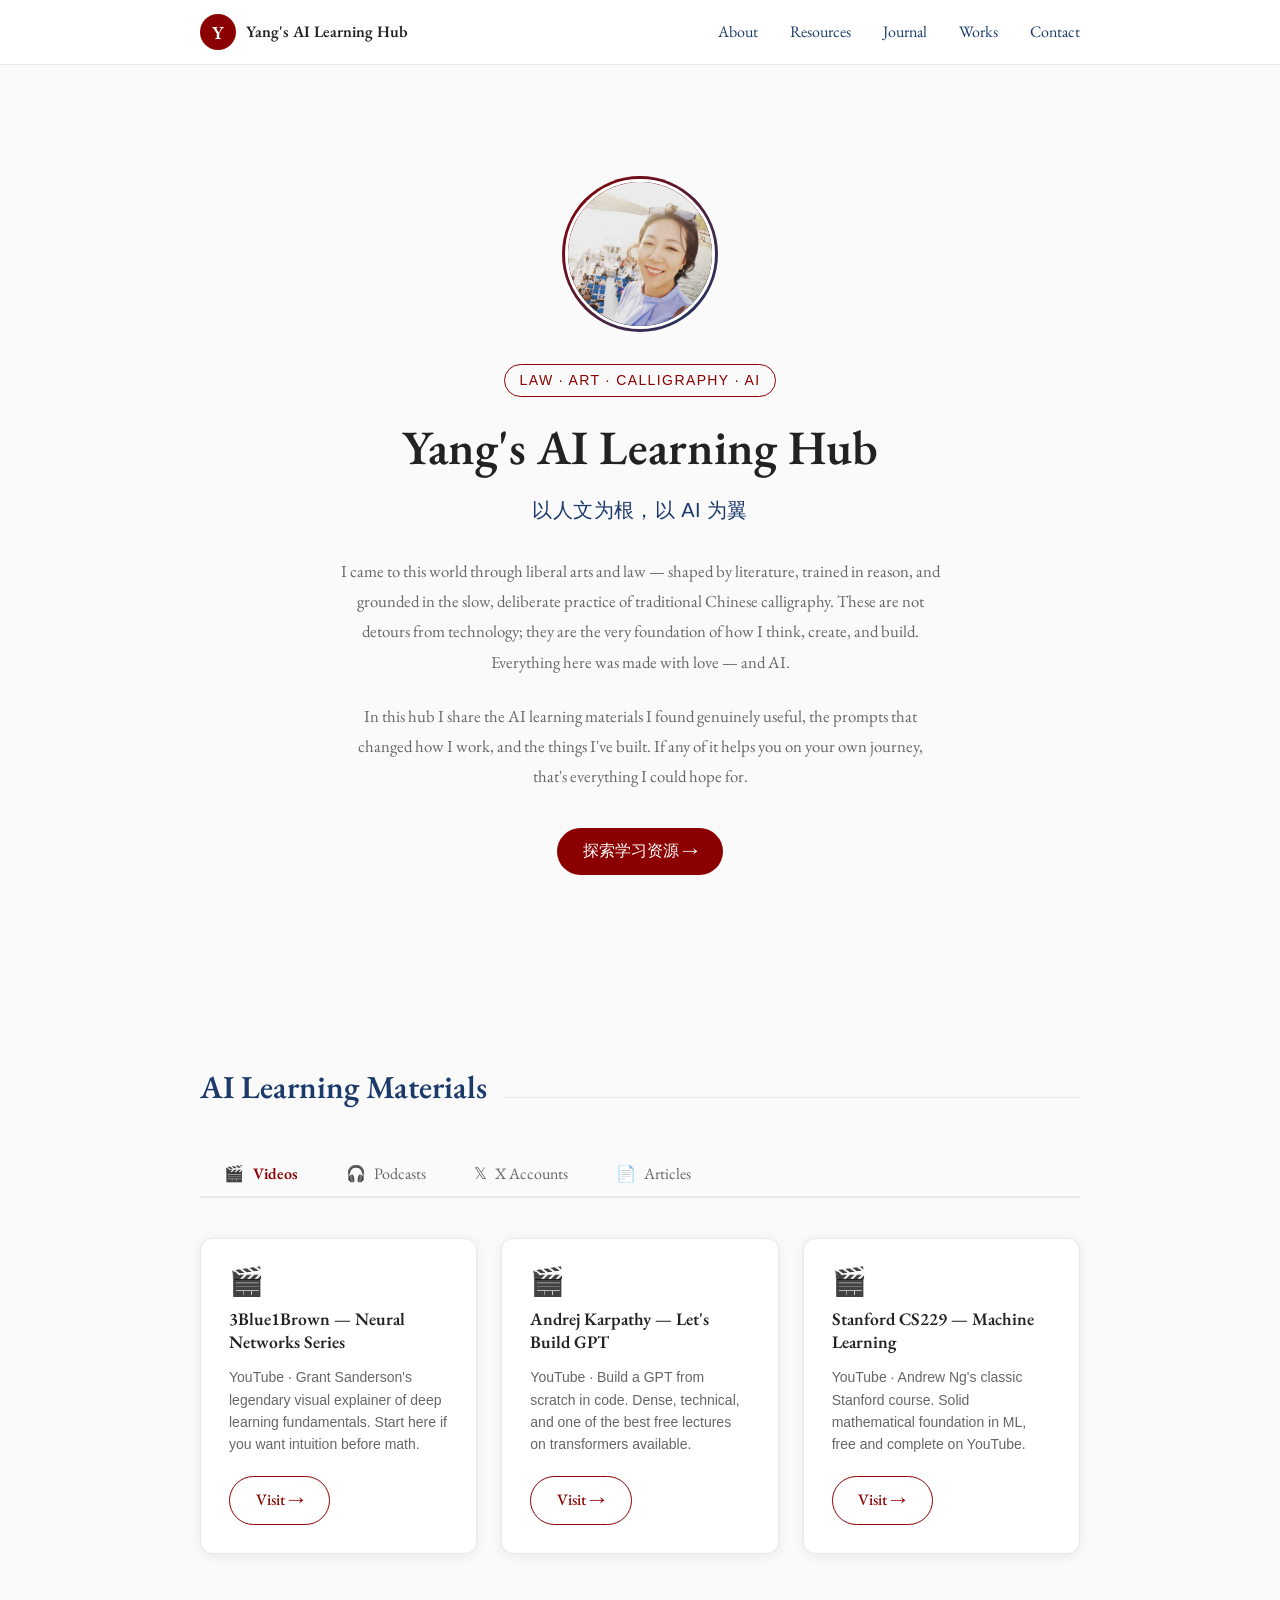
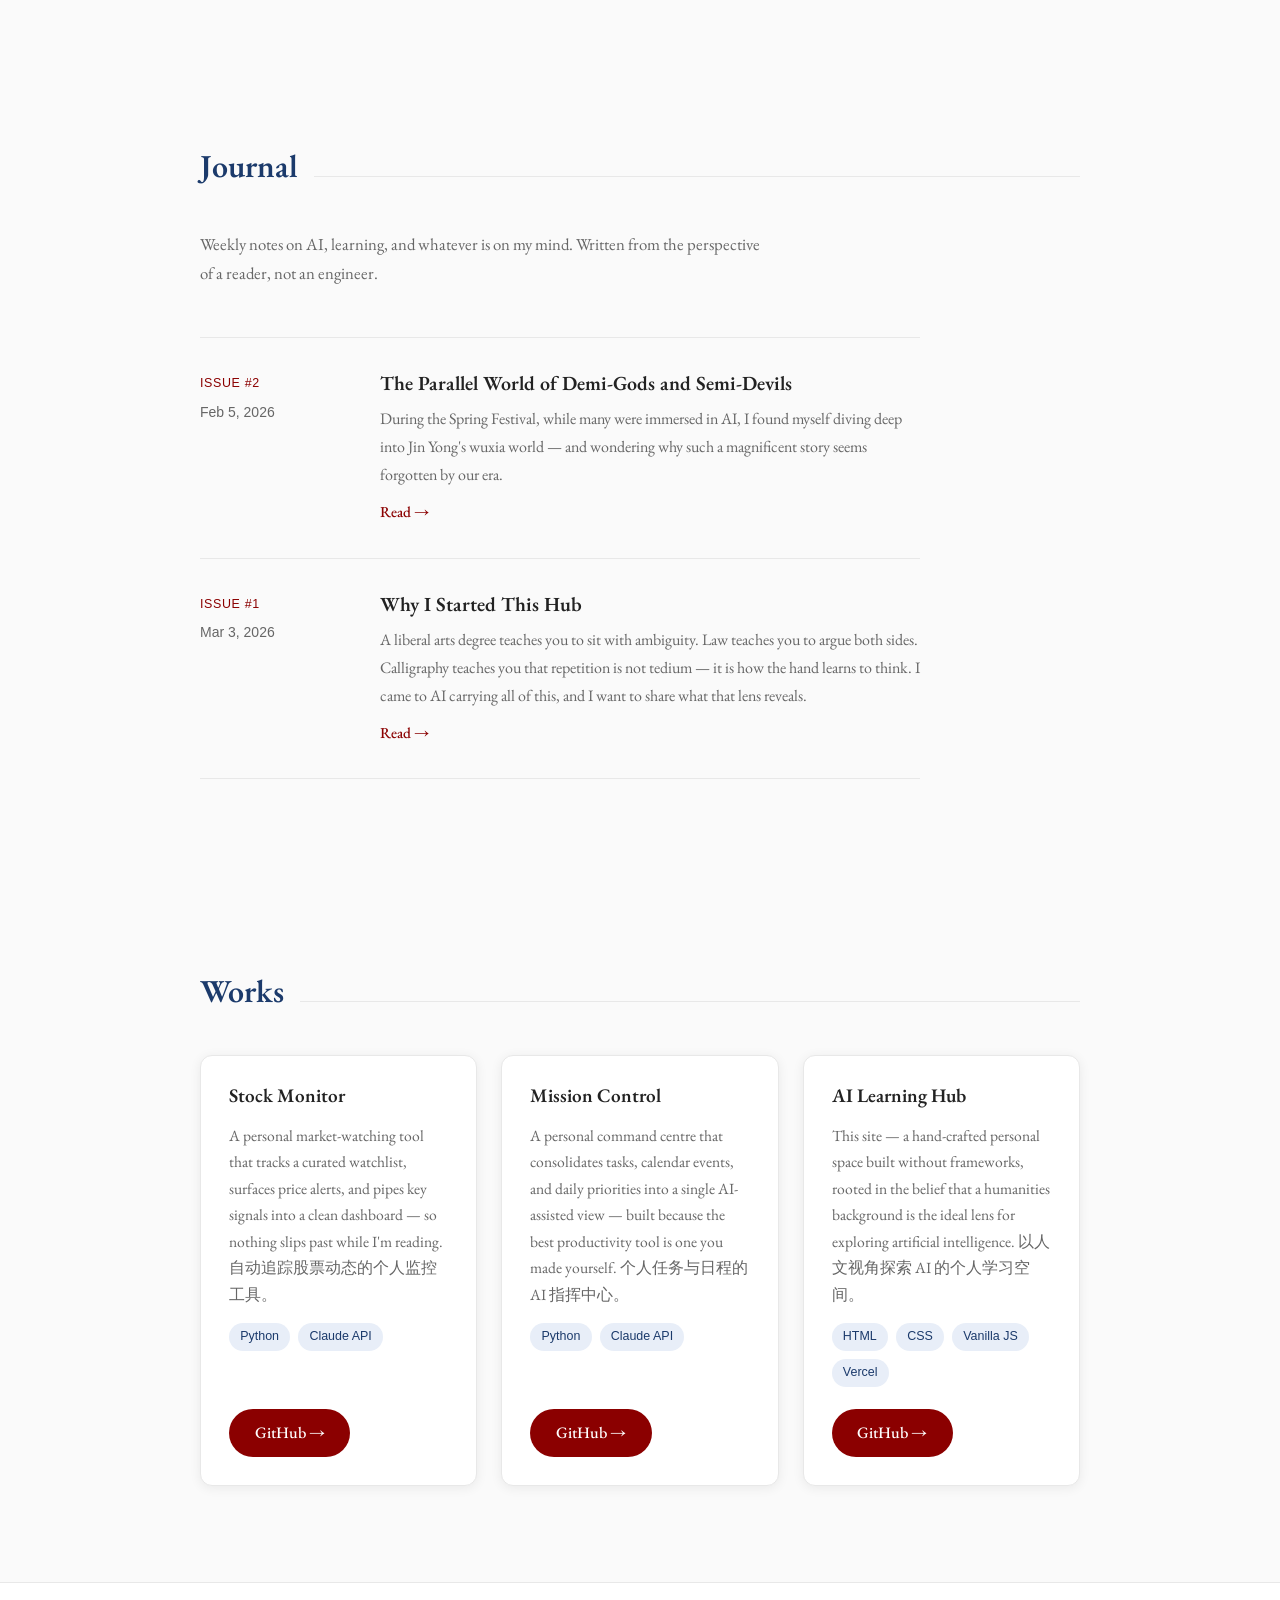
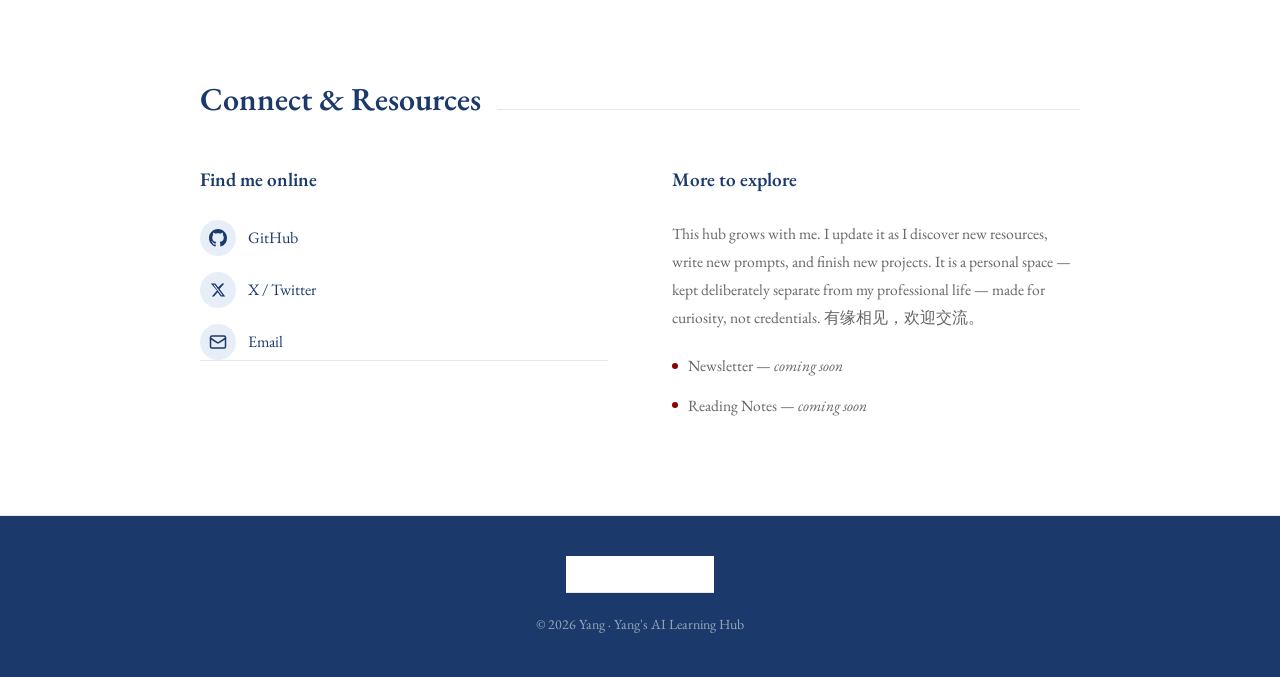
==== index.html @ 8b4cb105 "Initial commit: Yang's AI Learning Hub Static personal site with hero, AI resources (tabs), journal/" ====
<!DOCTYPE html>
<html lang="en">
<head>
  <meta charset="UTF-8">
  <meta name="viewport" content="width=device-width, initial-scale=1.0">
  <meta name="description" content="Yang's AI Learning Hub — exploring the AI frontier, curating resources, and building in public.">
  <title>Yang's AI Learning Hub</title>

  <!-- Favicon -->
  <link rel="icon" href="assets/favicon.svg" type="image/svg+xml">

  <!-- Google Fonts: EB Garamond -->
  <link rel="preconnect" href="https://fonts.googleapis.com">
  <link rel="preconnect" href="https://fonts.gstatic.com" crossorigin>
  <link href="https://fonts.googleapis.com/css2?family=EB+Garamond:wght@400;500;600&display=swap" rel="stylesheet">

  <!-- Styles -->
  <link rel="stylesheet" href="css/styles.css">
</head>
<body>

  <!-- ============================================================
       NAVIGATION
       ============================================================ -->
  <nav aria-label="Primary navigation">
    <div class="nav-inner">

      <!-- Logo -->
      <a href="#about" class="nav-logo" aria-label="Yang's AI Learning Hub — home">
        <div class="logo-monogram" aria-hidden="true">Y</div>
        <span class="nav-logo-text">Yang's AI Learning Hub</span>
      </a>

      <!-- Desktop nav links -->
      <ul class="nav-links" role="list">
        <li><a href="#about">About</a></li>
        <li><a href="#resources">Resources</a></li>
        <li><a href="#journal">Journal</a></li>
        <li><a href="#works">Works</a></li>
        <li><a href="#brand">Contact</a></li>
      </ul>

      <!-- Hamburger (mobile) -->
      <button
        id="nav-hamburger"
        class="nav-hamburger"
        aria-label="Toggle navigation menu"
        aria-expanded="false"
        aria-controls="nav-mobile"
      >
        <span></span>
        <span></span>
        <span></span>
      </button>

    </div>

    <!-- Mobile dropdown -->
    <nav id="nav-mobile" class="nav-mobile" aria-label="Mobile navigation">
      <a href="#about">About</a>
      <a href="#resources">Resources</a>
      <a href="#journal">Journal</a>
      <a href="#works">Works</a>
      <a href="#brand">Contact</a>
    </nav>
  </nav>


  <main>

    <!-- ============================================================
         HERO / ABOUT
         ============================================================ -->
    <section id="about" aria-labelledby="about-heading">
      <div class="hero-inner">

        <div class="hero-portrait-wrap">
          <img
            src="assets/yang.jpg"
            alt="Yang — on a river cruise at golden hour"
            class="hero-portrait"
          >
        </div>

        <span class="hero-eyebrow">Law · Art · Calligraphy · AI</span>

        <h1 id="about-heading">Yang's AI Learning Hub</h1>

        <p class="hero-tagline">以人文为根，以 AI 为翼</p>

        <p class="hero-bio">
          I came to this world through liberal arts and law — shaped by literature,
          trained in reason, and grounded in the slow, deliberate practice of
          traditional Chinese calligraphy. These are not detours from technology;
          they are the very foundation of how I think, create, and build.
          Everything here was made with love — and AI.
        </p>
        <p class="hero-bio" style="margin-top: -0.75rem;">
          In this hub I share the AI learning materials I found genuinely useful,
          the prompts that changed how I work, and the things I've built.
          If any of it helps you on your own journey, that's everything I could hope for.
        </p>

        <a href="#resources" class="btn btn-primary">探索学习资源 &rarr;</a>

      </div>
    </section>


    <!-- ============================================================
         RESOURCES
         ============================================================ -->
    <section id="resources" class="section" aria-labelledby="resources-heading">
      <div class="container">

        <div class="section-heading">
          <h2 id="resources-heading">AI Learning Materials</h2>
          <div class="section-heading-line" aria-hidden="true"></div>
        </div>

        <!-- Tab bar -->
        <div class="tab-bar" role="tablist" aria-label="Resource categories">
          <button class="tab-btn active" role="tab" aria-selected="true"  aria-controls="tab-videos"    data-tab="videos"    id="btn-videos">🎬&ensp;Videos</button>
          <button class="tab-btn"        role="tab" aria-selected="false" aria-controls="tab-podcasts"  data-tab="podcasts"  id="btn-podcasts">🎧&ensp;Podcasts</button>
          <button class="tab-btn"        role="tab" aria-selected="false" aria-controls="tab-xaccounts" data-tab="xaccounts" id="btn-xaccounts">𝕏&ensp;X Accounts</button>
          <button class="tab-btn"        role="tab" aria-selected="false" aria-controls="tab-articles"  data-tab="articles"  id="btn-articles">📄&ensp;Articles</button>
        </div>

        <!-- ── Videos ── -->
        <div id="tab-videos" class="tab-panel active" role="tabpanel" aria-labelledby="btn-videos">
          <div class="card-grid">

            <article class="card">
              <div class="card-icon" aria-hidden="true">🎬</div>
              <h3 class="card-title">3Blue1Brown — Neural Networks Series</h3>
              <p class="card-meta">YouTube · Grant Sanderson's legendary visual explainer of deep learning fundamentals. Start here if you want intuition before math.</p>
              <div class="card-footer">
                <a href="https://www.youtube.com/playlist?list=PLZHQObOWTQDNU6R1_67000Dx_ZCJB-3pi" target="_blank" rel="noopener" class="btn btn-ghost">Visit &rarr;</a>
              </div>
            </article>

            <article class="card">
              <div class="card-icon" aria-hidden="true">🎬</div>
              <h3 class="card-title">Andrej Karpathy — Let's Build GPT</h3>
              <p class="card-meta">YouTube · Build a GPT from scratch in code. Dense, technical, and one of the best free lectures on transformers available.</p>
              <div class="card-footer">
                <a href="https://www.youtube.com/watch?v=kCc8FmEb1nY" target="_blank" rel="noopener" class="btn btn-ghost">Visit &rarr;</a>
              </div>
            </article>

            <article class="card">
              <div class="card-icon" aria-hidden="true">🎬</div>
              <h3 class="card-title">Stanford CS229 — Machine Learning</h3>
              <p class="card-meta">YouTube · Andrew Ng's classic Stanford course. Solid mathematical foundation in ML, free and complete on YouTube.</p>
              <div class="card-footer">
                <a href="https://www.youtube.com/playlist?list=PLoROMvodv4rMiGQp3WXShtMGgzqpfVfbU" target="_blank" rel="noopener" class="btn btn-ghost">Visit &rarr;</a>
              </div>
            </article>

          </div>
        </div>

        <!-- ── Podcasts ── -->
        <div id="tab-podcasts" class="tab-panel" role="tabpanel" aria-labelledby="btn-podcasts">
          <div class="card-grid">

            <article class="card">
              <div class="card-icon" aria-hidden="true">🎧</div>
              <h3 class="card-title">Lex Fridman Podcast</h3>
              <p class="card-meta">Spotify / Apple · Long-form conversations with AI researchers, engineers, and scientists. Best for depth on frontier AI topics.</p>
              <div class="card-footer">
                <a href="https://lexfridman.com/podcast/" target="_blank" rel="noopener" class="btn btn-ghost">Visit &rarr;</a>
              </div>
            </article>

            <article class="card">
              <div class="card-icon" aria-hidden="true">🎧</div>
              <h3 class="card-title">The TWIML AI Podcast</h3>
              <p class="card-meta">Spotify / Apple · This Week in Machine Learning with Sam Charrington. Practical, research-focused interviews with ML practitioners.</p>
              <div class="card-footer">
                <a href="https://twimlai.com/podcast/twimlai/" target="_blank" rel="noopener" class="btn btn-ghost">Visit &rarr;</a>
              </div>
            </article>

            <article class="card">
              <div class="card-icon" aria-hidden="true">🎧</div>
              <h3 class="card-title">No Priors — AI Podcast</h3>
              <p class="card-meta">Spotify / Apple · Sarah Guo and Elad Gil interview AI founders and researchers. Great for the intersection of AI and venture capital.</p>
              <div class="card-footer">
                <a href="https://www.no-priors.com/" target="_blank" rel="noopener" class="btn btn-ghost">Visit &rarr;</a>
              </div>
            </article>

          </div>
        </div>

        <!-- ── X Accounts ── -->
        <div id="tab-xaccounts" class="tab-panel" role="tabpanel" aria-labelledby="btn-xaccounts">
          <div class="card-grid">

            <article class="card">
              <div class="card-icon" aria-hidden="true">𝕏</div>
              <h3 class="card-title">@karpathy</h3>
              <p class="card-meta">Andrej Karpathy · Former Tesla AI director, OpenAI co-founder. Posts deep technical threads on LLMs, coding, and AI education.</p>
              <div class="card-footer">
                <a href="https://x.com/karpathy" target="_blank" rel="noopener" class="btn btn-ghost">Visit &rarr;</a>
              </div>
            </article>

            <article class="card">
              <div class="card-icon" aria-hidden="true">𝕏</div>
              <h3 class="card-title">@ylecun</h3>
              <p class="card-meta">Yann LeCun · Meta Chief AI Scientist, Turing Award winner. Opinionated, rigorous takes on deep learning and AI safety debates.</p>
              <div class="card-footer">
                <a href="https://x.com/ylecun" target="_blank" rel="noopener" class="btn btn-ghost">Visit &rarr;</a>
              </div>
            </article>

            <article class="card">
              <div class="card-icon" aria-hidden="true">𝕏</div>
              <h3 class="card-title">@sama</h3>
              <p class="card-meta">Sam Altman · OpenAI CEO. High-level commentary on AGI timelines, product launches, and the broader AI industry landscape.</p>
              <div class="card-footer">
                <a href="https://x.com/sama" target="_blank" rel="noopener" class="btn btn-ghost">Visit &rarr;</a>
              </div>
            </article>

          </div>
        </div>

        <!-- ── Articles ── -->
        <div id="tab-articles" class="tab-panel" role="tabpanel" aria-labelledby="btn-articles">
          <div class="card-grid">

            <article class="card">
              <div class="card-icon" aria-hidden="true">📄</div>
              <h3 class="card-title">Attention Is All You Need</h3>
              <p class="card-meta">Vaswani et al., 2017 · The transformer paper that changed everything. Required reading for anyone serious about modern AI architecture.</p>
              <div class="card-footer">
                <a href="https://arxiv.org/abs/1706.03762" target="_blank" rel="noopener" class="btn btn-ghost">Visit &rarr;</a>
              </div>
            </article>

            <article class="card">
              <div class="card-icon" aria-hidden="true">📄</div>
              <h3 class="card-title">The Illustrated Transformer</h3>
              <p class="card-meta">Jay Alammar · The definitive visual guide to transformers. Pairs perfectly with the original paper as a gentler entry point.</p>
              <div class="card-footer">
                <a href="https://jalammar.github.io/illustrated-transformer/" target="_blank" rel="noopener" class="btn btn-ghost">Visit &rarr;</a>
              </div>
            </article>

            <article class="card">
              <div class="card-icon" aria-hidden="true">📄</div>
              <h3 class="card-title">State of AI Report</h3>
              <p class="card-meta">Air Street Capital · Annual comprehensive report on AI research, industry, politics, and safety. Essential yearly reading for the full picture.</p>
              <div class="card-footer">
                <a href="https://www.stateof.ai/" target="_blank" rel="noopener" class="btn btn-ghost">Visit &rarr;</a>
              </div>
            </article>

          </div>
        </div>

      </div>
    </section>


    <!-- ============================================================
         JOURNAL
         ============================================================ -->
    <section id="journal" class="section" aria-labelledby="journal-heading">
      <div class="container">

        <div class="section-heading">
          <h2 id="journal-heading">Journal</h2>
          <div class="section-heading-line" aria-hidden="true"></div>
        </div>

        <p class="journal-standfirst">
          Weekly notes on AI, learning, and whatever is on my mind.
          Written from the perspective of a reader, not an engineer.
        </p>

        <div class="journal-feed">

          <!-- ── PASTE NEW ENTRIES AT THE TOP ── -->

          <article class="journal-entry">
            <div class="journal-meta">
              <span class="journal-issue">Issue #2</span>
              <time class="journal-date" datetime="2026-02-05">Feb 5, 2026</time>
            </div>
            <div class="journal-body">
              <h3 class="journal-title">
                <a href="posts/002-demi-gods-semi-devils.html">The Parallel World of Demi-Gods and Semi-Devils</a>
              </h3>
              <p class="journal-excerpt">
                During the Spring Festival, while many were immersed in AI, I found myself
                diving deep into Jin Yong's wuxia world — and wondering why such a magnificent
                story seems forgotten by our era.
              </p>
              <a href="posts/002-demi-gods-semi-devils.html" class="journal-read-more">Read &rarr;</a>
            </div>
          </article>

          <article class="journal-entry">
            <div class="journal-meta">
              <span class="journal-issue">Issue #1</span>
              <time class="journal-date" datetime="2026-03-03">Mar 3, 2026</time>
            </div>
            <div class="journal-body">
              <h3 class="journal-title">
                <a href="posts/001-why-i-started.html">Why I Started This Hub</a>
              </h3>
              <p class="journal-excerpt">
                A liberal arts degree teaches you to sit with ambiguity.
                Law teaches you to argue both sides. Calligraphy teaches you
                that repetition is not tedium — it is how the hand learns to think.
                I came to AI carrying all of this, and I want to share what that lens reveals.
              </p>
              <a href="posts/001-why-i-started.html" class="journal-read-more">Read &rarr;</a>
            </div>
          </article>

        </div>

      </div>
    </section>


    <!-- ============================================================
         WORKS
         ============================================================ -->
    <section id="works" class="section" aria-labelledby="works-heading">
      <div class="container">

        <div class="section-heading">
          <h2 id="works-heading">Works</h2>
          <div class="section-heading-line" aria-hidden="true"></div>
        </div>

        <div class="card-grid">

          <article class="work-card">
            <h3 class="work-title">Stock Monitor</h3>
            <p class="work-desc">A personal market-watching tool that tracks a curated watchlist, surfaces price alerts, and pipes key signals into a clean dashboard — so nothing slips past while I'm reading. 自动追踪股票动态的个人监控工具。</p>
            <div class="work-tags">
              <span class="tag">Python</span>
              <span class="tag">Claude API</span>
            </div>
            <div class="card-footer">
              <a href="https://github.com/yangdu" target="_blank" rel="noopener" class="btn btn-primary">GitHub &rarr;</a>
            </div>
          </article>

          <article class="work-card">
            <h3 class="work-title">Mission Control</h3>
            <p class="work-desc">A personal command centre that consolidates tasks, calendar events, and daily priorities into a single AI-assisted view — built because the best productivity tool is one you made yourself. 个人任务与日程的 AI 指挥中心。</p>
            <div class="work-tags">
              <span class="tag">Python</span>
              <span class="tag">Claude API</span>
            </div>
            <div class="card-footer">
              <a href="https://github.com/yangdu" target="_blank" rel="noopener" class="btn btn-primary">GitHub &rarr;</a>
            </div>
          </article>

          <article class="work-card">
            <h3 class="work-title">AI Learning Hub</h3>
            <p class="work-desc">This site — a hand-crafted personal space built without frameworks, rooted in the belief that a humanities background is the ideal lens for exploring artificial intelligence. 以人文视角探索 AI 的个人学习空间。</p>
            <div class="work-tags">
              <span class="tag">HTML</span>
              <span class="tag">CSS</span>
              <span class="tag">Vanilla JS</span>
              <span class="tag">Vercel</span>
            </div>
            <div class="card-footer">
              <a href="https://github.com/yangdu" target="_blank" rel="noopener" class="btn btn-primary">GitHub &rarr;</a>
            </div>
          </article>

        </div>

      </div>
    </section>


    <!-- ============================================================
         BRAND / CONNECT
         ============================================================ -->
    <section id="brand" class="section" aria-labelledby="brand-heading">
      <div class="container">

        <div class="section-heading">
          <h2 id="brand-heading">Connect &amp; Resources</h2>
          <div class="section-heading-line" aria-hidden="true"></div>
        </div>

        <div class="brand-grid">

          <!-- Left: social links -->
          <div>
            <p class="brand-heading">Find me online</p>
            <nav class="social-links" aria-label="Social media links">

              <a href="https://github.com/yangdu" target="_blank" rel="noopener" class="social-link">
                <span class="social-icon" aria-hidden="true">
                  <svg width="18" height="18" viewBox="0 0 24 24" fill="currentColor" xmlns="http://www.w3.org/2000/svg">
                    <path d="M12 0C5.37 0 0 5.37 0 12c0 5.31 3.435 9.795 8.205 11.385.6.105.825-.255.825-.57 0-.285-.015-1.23-.015-2.235-3.015.555-3.795-.735-4.035-1.41-.135-.345-.72-1.41-1.23-1.695-.42-.225-1.02-.78-.015-.795.945-.015 1.62.87 1.845 1.23 1.08 1.815 2.805 1.305 3.495.99.105-.78.42-1.305.765-1.605-2.67-.3-5.46-1.335-5.46-5.925 0-1.305.465-2.385 1.23-3.225-.12-.3-.54-1.53.12-3.18 0 0 1.005-.315 3.3 1.23.96-.27 1.98-.405 3-.405s2.04.135 3 .405c2.295-1.56 3.3-1.23 3.3-1.23.66 1.65.24 2.88.12 3.18.765.84 1.23 1.905 1.23 3.225 0 4.605-2.805 5.625-5.475 5.925.435.375.81 1.095.81 2.22 0 1.605-.015 2.895-.015 3.3 0 .315.225.69.825.57A12.02 12.02 0 0024 12c0-6.63-5.37-12-12-12z"/>
                  </svg>
                </span>
                GitHub
              </a>

              <a href="https://x.com/yangdu" target="_blank" rel="noopener" class="social-link">
                <span class="social-icon" aria-hidden="true">
                  <svg width="16" height="16" viewBox="0 0 24 24" fill="currentColor" xmlns="http://www.w3.org/2000/svg">
                    <path d="M18.244 2.25h3.308l-7.227 8.26 8.502 11.24H16.17l-4.714-6.231-5.401 6.231H2.748l7.73-8.835L1.254 2.25H8.08l4.259 5.63L18.244 2.25zm-1.161 17.52h1.833L7.084 4.126H5.117L17.083 19.77z"/>
                  </svg>
                </span>
                X / Twitter
              </a>

              <a href="mailto:hello@yangsailearninghub.com" class="social-link">
                <span class="social-icon" aria-hidden="true">
                  <svg width="18" height="18" viewBox="0 0 24 24" fill="none" stroke="currentColor" stroke-width="2" stroke-linecap="round" stroke-linejoin="round" xmlns="http://www.w3.org/2000/svg">
                    <rect x="2" y="4" width="20" height="16" rx="2"/>
                    <path d="m22 7-8.97 5.7a1.94 1.94 0 0 1-2.06 0L2 7"/>
                  </svg>
                </span>
                Email
              </a>

            </nav>
          </div>

          <!-- Right: resources / about -->
          <div>
            <p class="brand-heading">More to explore</p>
            <p class="brand-note">
              This hub grows with me. I update it as I discover new resources,
              write new prompts, and finish new projects. It is a personal space —
              kept deliberately separate from my professional life — made for curiosity,
              not credentials. 有缘相见，欢迎交流。
            </p>

            <div class="brand-resources">
              <div class="brand-resource-item">
                <span class="dot"></span>
                <span>Newsletter — <em>coming soon</em></span>
              </div>
              <div class="brand-resource-item">
                <span class="dot"></span>
                <span>Reading Notes — <em>coming soon</em></span>
              </div>
            </div>

          </div>

        </div>

      </div>
    </section>

  </main>


  <!-- ============================================================
       FOOTER
       ============================================================ -->
  <footer>
    <div class="footer-inner">

      <nav class="footer-social" aria-label="Social media footer links">

        <a href="https://github.com/yangdu" target="_blank" rel="noopener" aria-label="GitHub">
          <svg width="16" height="16" viewBox="0 0 24 24" fill="currentColor" xmlns="http://www.w3.org/2000/svg">
            <path d="M12 0C5.37 0 0 5.37 0 12c0 5.31 3.435 9.795 8.205 11.385.6.105.825-.255.825-.57 0-.285-.015-1.23-.015-2.235-3.015.555-3.795-.735-4.035-1.41-.135-.345-.72-1.41-1.23-1.695-.42-.225-1.02-.78-.015-.795.945-.015 1.62.87 1.845 1.23 1.08 1.815 2.805 1.305 3.495.99.105-.78.42-1.305.765-1.605-2.67-.3-5.46-1.335-5.46-5.925 0-1.305.465-2.385 1.23-3.225-.12-.3-.54-1.53.12-3.18 0 0 1.005-.315 3.3 1.23.96-.27 1.98-.405 3-.405s2.04.135 3 .405c2.295-1.56 3.3-1.23 3.3-1.23.66 1.65.24 2.88.12 3.18.765.84 1.23 1.905 1.23 3.225 0 4.605-2.805 5.625-5.475 5.925.435.375.81 1.095.81 2.22 0 1.605-.015 2.895-.015 3.3 0 .315.225.69.825.57A12.02 12.02 0 0024 12c0-6.63-5.37-12-12-12z"/>
          </svg>
        </a>

        <a href="https://x.com/yangdu" target="_blank" rel="noopener" aria-label="X / Twitter">
          <svg width="15" height="15" viewBox="0 0 24 24" fill="currentColor" xmlns="http://www.w3.org/2000/svg">
            <path d="M18.244 2.25h3.308l-7.227 8.26 8.502 11.24H16.17l-4.714-6.231-5.401 6.231H2.748l7.73-8.835L1.254 2.25H8.08l4.259 5.63L18.244 2.25zm-1.161 17.52h1.833L7.084 4.126H5.117L17.083 19.77z"/>
          </svg>
        </a>

        <a href="mailto:hello@yangsailearninghub.com" aria-label="Email">
          <svg width="16" height="16" viewBox="0 0 24 24" fill="none" stroke="currentColor" stroke-width="2" stroke-linecap="round" stroke-linejoin="round" xmlns="http://www.w3.org/2000/svg">
            <rect x="2" y="4" width="20" height="16" rx="2"/>
            <path d="m22 7-8.97 5.7a1.94 1.94 0 0 1-2.06 0L2 7"/>
          </svg>
        </a>

      </nav>

      <p class="footer-copy">&copy; 2026 Yang &middot; Yang's AI Learning Hub</p>

    </div>
  </footer>


  <!-- Scripts -->
  <script src="js/main.js"></script>

</body>
</html>
---- css/styles.css ----
/* ============================================================
   DESIGN TOKENS
   ============================================================ */
:root {
  --bg:       #FAFAFA;
  --white:    #FFFFFF;
  --primary:  #8B0000;
  --primary-dark: #6B0000;
  --accent:   #1B3A6B;
  --accent-light: #E8EEF8;
  --text:     #222222;
  --muted:    #666666;
  --border:   #E8E8E8;

  --font-serif: "EB Garamond", Garamond, "Times New Roman", serif;
  --font-cjk:   "Microsoft YaHei", "微软雅黑", sans-serif;

  --max-width: 960px;
  --section-pad: 6rem 0;
  --card-pad: 1.75rem;
  --radius-card: 12px;
  --radius-pill: 9999px;

  --shadow-card: 0 2px 12px rgba(0,0,0,0.07);
  --shadow-card-hover: 0 6px 24px rgba(0,0,0,0.13);
}

/* ============================================================
   RESET & BASE
   ============================================================ */
*, *::before, *::after {
  box-sizing: border-box;
  margin: 0;
  padding: 0;
}

html {
  scroll-behavior: smooth;
  font-size: 16px;
}

body {
  background: var(--bg);
  color: var(--text);
  font-family: var(--font-serif);
  font-size: 1.05rem;
  line-height: 1.75;
  -webkit-font-smoothing: antialiased;
}

a {
  color: inherit;
  text-decoration: none;
}

img, svg { display: block; max-width: 100%; }

h1, h2, h3, h4 {
  font-family: var(--font-serif);
  font-weight: 600;
  line-height: 1.25;
  color: var(--text);
}

h1 { font-size: 3rem; }
h2 { font-size: 2rem;   color: var(--accent); }
h3 { font-size: 1.4rem; }

p { font-size: 1.05rem; color: var(--text); }

/* ============================================================
   LAYOUT HELPERS
   ============================================================ */
.container {
  max-width: var(--max-width);
  margin: 0 auto;
  padding: 0 2.5rem;
}

.section {
  padding: var(--section-pad);
}

/* ============================================================
   BUTTONS
   ============================================================ */
.btn {
  display: inline-block;
  padding: 0.6rem 1.6rem;
  border-radius: var(--radius-pill);
  font-family: var(--font-serif);
  font-size: 1rem;
  font-weight: 500;
  cursor: pointer;
  transition: background 0.18s, color 0.18s, transform 0.15s, box-shadow 0.18s;
  border: none;
  text-decoration: none;
}

.btn-primary {
  background: var(--primary);
  color: var(--white);
}

.btn-primary:hover {
  background: var(--primary-dark);
  transform: translateY(-1px);
  box-shadow: 0 4px 12px rgba(139,0,0,0.25);
}

.btn-ghost {
  background: transparent;
  color: var(--primary);
  border: 1.5px solid var(--primary);
}

.btn-ghost:hover {
  background: var(--primary);
  color: var(--white);
  transform: translateY(-1px);
}

/* ============================================================
   NAVIGATION
   ============================================================ */
nav {
  position: sticky;
  top: 0;
  z-index: 100;
  background: var(--white);
  box-shadow: 0 1px 0 var(--border);
}

.nav-inner {
  max-width: var(--max-width);
  margin: 0 auto;
  padding: 0 2.5rem;
  height: 64px;
  display: flex;
  align-items: center;
  justify-content: space-between;
}

/* Logo */
.nav-logo {
  display: flex;
  align-items: center;
  gap: 0.65rem;
  text-decoration: none;
  color: var(--text);
}

.logo-monogram {
  width: 36px;
  height: 36px;
  border-radius: 50%;
  background: var(--primary);
  display: flex;
  align-items: center;
  justify-content: center;
  color: white;
  font-family: var(--font-serif);
  font-size: 1.15rem;
  font-weight: 600;
  flex-shrink: 0;
}

.nav-logo-text {
  font-family: var(--font-serif);
  font-size: 1rem;
  font-weight: 600;
  color: var(--text);
  white-space: nowrap;
}

/* Nav links */
.nav-links {
  display: flex;
  align-items: center;
  gap: 2rem;
  list-style: none;
}

.nav-links a {
  font-family: var(--font-serif);
  font-size: 1rem;
  color: var(--accent);
  text-decoration: none;
  position: relative;
  padding-bottom: 2px;
  transition: color 0.15s;
}

.nav-links a::after {
  content: '';
  position: absolute;
  bottom: 0;
  left: 0;
  width: 0;
  height: 1.5px;
  background: var(--primary);
  transition: width 0.2s;
}

.nav-links a:hover { color: var(--primary); }
.nav-links a:hover::after { width: 100%; }
.nav-links a.active { color: var(--primary); }
.nav-links a.active::after { width: 100%; }

/* Hamburger */
.nav-hamburger {
  display: none;
  flex-direction: column;
  gap: 5px;
  cursor: pointer;
  background: none;
  border: none;
  padding: 4px;
}

.nav-hamburger span {
  display: block;
  width: 24px;
  height: 2px;
  background: var(--text);
  border-radius: 2px;
  transition: transform 0.2s, opacity 0.2s;
}

/* Mobile nav dropdown */
.nav-mobile {
  display: none;
  flex-direction: column;
  background: var(--white);
  border-top: 1px solid var(--border);
  padding: 1rem 2.5rem;
  gap: 1rem;
}

.nav-mobile a {
  color: var(--accent);
  font-size: 1.05rem;
  font-family: var(--font-serif);
  padding: 0.25rem 0;
}

.nav-mobile a:hover { color: var(--primary); }
.nav-mobile.open { display: flex; }

/* ============================================================
   HERO / ABOUT
   ============================================================ */
#about {
  padding: 7rem 0 6rem;
  text-align: center;
}

.hero-inner {
  max-width: 680px;
  margin: 0 auto;
  padding: 0 2.5rem;
}

/* Portrait */
.hero-portrait-wrap {
  margin: 0 auto 2rem;
  width: 156px;
  height: 156px;
  border-radius: 50%;
  padding: 3px;
  background: linear-gradient(135deg, #8B0000 0%, #1B3A6B 100%);
}

.hero-portrait {
  width: 100%;
  height: 100%;
  border-radius: 50%;
  object-fit: cover;
  object-position: center 18%;
  border: 3px solid var(--white);
  display: block;
}

.hero-eyebrow {
  display: inline-block;
  font-family: var(--font-cjk);
  font-size: 0.875rem;
  color: var(--primary);
  letter-spacing: 0.1em;
  text-transform: uppercase;
  margin-bottom: 1.25rem;
  border: 1px solid var(--primary);
  padding: 0.2rem 0.9rem;
  border-radius: var(--radius-pill);
}

#about h1 {
  font-family: var(--font-serif);
  font-size: clamp(2rem, 5vw, 3rem);
  color: var(--text);
  margin-bottom: 1rem;
}

.hero-tagline {
  font-family: var(--font-cjk);
  font-size: 1.25rem;
  color: var(--accent);
  margin-bottom: 1.75rem;
  letter-spacing: 0.02em;
}

.hero-bio {
  font-size: 1.05rem;
  color: var(--muted);
  line-height: 1.8;
  margin-bottom: 2.25rem;
  font-family: var(--font-serif);
}

/* ============================================================
   SECTION HEADINGS
   ============================================================ */
.section-heading {
  display: flex;
  align-items: baseline;
  gap: 1rem;
  margin-bottom: 2.75rem;
}

.section-heading h2 {
  font-size: 2rem;
  color: var(--accent);
}

.section-heading-line {
  flex: 1;
  height: 1px;
  background: var(--border);
}

/* ============================================================
   TABS (Resources)
   ============================================================ */
.tab-bar {
  display: flex;
  gap: 0;
  border-bottom: 2px solid var(--border);
  margin-bottom: 2.5rem;
  overflow-x: auto;
  scrollbar-width: none;
}

.tab-bar::-webkit-scrollbar { display: none; }

.tab-btn {
  background: none;
  border: none;
  padding: 0.75rem 1.5rem;
  font-family: var(--font-serif);
  font-size: 1rem;
  color: var(--muted);
  cursor: pointer;
  position: relative;
  white-space: nowrap;
  transition: color 0.15s;
  border-bottom: 2px solid transparent;
  margin-bottom: -2px;
}

.tab-btn:hover { color: var(--accent); }

.tab-btn.active {
  color: var(--primary);
  border-bottom-color: var(--primary);
  font-weight: 600;
}

.tab-panel { display: none; }
.tab-panel.active { display: block; }

/* ============================================================
   CARD GRID
   ============================================================ */
.card-grid {
  display: grid;
  grid-template-columns: repeat(3, 1fr);
  gap: 1.5rem;
}

.card {
  background: var(--white);
  border-radius: var(--radius-card);
  padding: var(--card-pad);
  box-shadow: var(--shadow-card);
  display: flex;
  flex-direction: column;
  gap: 0.75rem;
  transition: box-shadow 0.2s, transform 0.18s;
  border: 1px solid var(--border);
}

.card:hover {
  box-shadow: var(--shadow-card-hover);
  transform: translateY(-2px);
}

.card-icon {
  font-size: 1.75rem;
  line-height: 1;
}

.card-title {
  font-family: var(--font-serif);
  font-size: 1.1rem;
  font-weight: 600;
  color: var(--text);
  line-height: 1.35;
}

.card-meta {
  font-family: var(--font-cjk);
  font-size: 0.875rem;
  color: var(--muted);
  line-height: 1.6;
}

.card-footer {
  margin-top: auto;
  padding-top: 0.5rem;
}

/* ============================================================
   WORKS SECTION
   ============================================================ */
.work-card {
  background: var(--white);
  border-radius: var(--radius-card);
  padding: var(--card-pad);
  box-shadow: var(--shadow-card);
  display: flex;
  flex-direction: column;
  gap: 0.9rem;
  transition: box-shadow 0.2s, transform 0.18s;
  border: 1px solid var(--border);
}

.work-card:hover {
  box-shadow: var(--shadow-card-hover);
  transform: translateY(-2px);
}

.work-title {
  font-family: var(--font-serif);
  font-size: 1.2rem;
  font-weight: 600;
  color: var(--text);
}

.work-desc {
  font-size: 0.975rem;
  color: var(--muted);
  line-height: 1.7;
  font-family: var(--font-serif);
}

.work-tags {
  display: flex;
  flex-wrap: wrap;
  gap: 0.5rem;
}

.tag {
  font-family: var(--font-cjk);
  font-size: 0.78rem;
  padding: 0.2rem 0.7rem;
  background: var(--accent-light);
  color: var(--accent);
  border-radius: var(--radius-pill);
  font-weight: 500;
}

.work-card .card-footer {
  margin-top: auto;
}

/* ============================================================
   JOURNAL
   ============================================================ */
.journal-standfirst {
  font-family: var(--font-serif);
  font-size: 1.05rem;
  color: var(--muted);
  margin-bottom: 3rem;
  max-width: 560px;
  line-height: 1.75;
}

.journal-feed {
  display: flex;
  flex-direction: column;
  gap: 0;
  max-width: 720px;
}

.journal-entry {
  display: grid;
  grid-template-columns: 140px 1fr;
  gap: 0 2.5rem;
  padding: 2rem 0;
  border-top: 1px solid var(--border);
  transition: background 0.15s;
}

.journal-entry:last-child {
  border-bottom: 1px solid var(--border);
}

.journal-meta {
  display: flex;
  flex-direction: column;
  gap: 0.3rem;
  padding-top: 0.2rem;
}

.journal-issue {
  font-family: var(--font-cjk);
  font-size: 0.78rem;
  font-weight: 500;
  color: var(--primary);
  text-transform: uppercase;
  letter-spacing: 0.05em;
}

.journal-date {
  font-family: var(--font-cjk);
  font-size: 0.875rem;
  color: var(--muted);
}

.journal-body {
  display: flex;
  flex-direction: column;
  gap: 0.6rem;
}

.journal-title {
  font-family: var(--font-serif);
  font-size: 1.25rem;
  font-weight: 600;
  line-height: 1.3;
}

.journal-title a {
  color: var(--text);
  text-decoration: none;
  transition: color 0.15s;
}

.journal-title a:hover { color: var(--primary); }

.journal-excerpt {
  font-family: var(--font-serif);
  font-size: 1rem;
  color: var(--muted);
  line-height: 1.75;
}

.journal-read-more {
  font-family: var(--font-serif);
  font-size: 0.95rem;
  color: var(--primary);
  text-decoration: none;
  font-weight: 500;
  align-self: flex-start;
  transition: gap 0.15s, letter-spacing 0.15s;
}

.journal-read-more:hover { letter-spacing: 0.02em; }

@media (max-width: 600px) {
  .journal-entry {
    grid-template-columns: 1fr;
    gap: 0.75rem;
  }

  .journal-meta {
    flex-direction: row;
    align-items: center;
    gap: 0.75rem;
  }
}

/* ============================================================
   BRAND / CONNECT SECTION
   ============================================================ */
#brand {
  background: var(--white);
  border-top: 1px solid var(--border);
  border-bottom: 1px solid var(--border);
}

.brand-grid {
  display: grid;
  grid-template-columns: 1fr 1fr;
  gap: 4rem;
  align-items: start;
}

.brand-heading {
  font-size: 1.2rem;
  font-weight: 600;
  color: var(--accent);
  margin-bottom: 1.5rem;
}

.social-links {
  display: flex;
  flex-direction: column;
  gap: 1rem;
}

.social-link {
  display: flex;
  align-items: center;
  gap: 0.75rem;
  color: var(--accent);
  font-family: var(--font-serif);
  font-size: 1rem;
  transition: color 0.15s, gap 0.15s;
  text-decoration: none;
}

.social-link:hover { color: var(--primary); gap: 0.9rem; }

.social-icon {
  width: 36px;
  height: 36px;
  border-radius: 50%;
  background: var(--accent-light);
  display: flex;
  align-items: center;
  justify-content: center;
  font-size: 1rem;
  flex-shrink: 0;
  transition: background 0.15s;
}

.social-link:hover .social-icon {
  background: var(--primary);
  color: white;
}

.brand-note {
  font-size: 0.975rem;
  color: var(--muted);
  line-height: 1.8;
  font-family: var(--font-serif);
  margin-bottom: 1.25rem;
}

.brand-resources {
  display: flex;
  flex-direction: column;
  gap: 0.75rem;
  margin-top: 1.25rem;
}

.brand-resource-item {
  display: flex;
  align-items: center;
  gap: 0.6rem;
  font-size: 0.975rem;
  color: var(--muted);
}

.brand-resource-item span.dot {
  width: 6px;
  height: 6px;
  border-radius: 50%;
  background: var(--primary);
  flex-shrink: 0;
}

/* ============================================================
   FOOTER
   ============================================================ */
footer {
  background: var(--accent);
  color: rgba(255,255,255,0.85);
  padding: 2.5rem 0;
}

.footer-inner {
  max-width: var(--max-width);
  margin: 0 auto;
  padding: 0 2.5rem;
  text-align: center;
  display: flex;
  flex-direction: column;
  align-items: center;
  gap: 1.25rem;
}

.footer-social {
  display: flex;
  gap: 1.25rem;
}

.footer-social a {
  color: rgba(255,255,255,0.7);
  font-size: 1.1rem;
  width: 36px;
  height: 36px;
  border-radius: 50%;
  border: 1px solid rgba(255,255,255,0.25);
  display: flex;
  align-items: center;
  justify-content: center;
  transition: color 0.15s, border-color 0.15s, background 0.15s;
  text-decoration: none;
}

.footer-social a:hover {
  color: white;
  border-color: white;
  background: rgba(255,255,255,0.1);
}

.footer-copy {
  font-family: var(--font-serif);
  font-size: 0.875rem;
  color: rgba(255,255,255,0.55);
}

/* ============================================================
   DIVIDER
   ============================================================ */
.section-divider {
  width: 48px;
  height: 3px;
  background: var(--primary);
  border-radius: 2px;
  margin: 0 auto 3rem;
}

/* ============================================================
   RESPONSIVE — Tablet (≤768px)
   ============================================================ */
@media (max-width: 768px) {
  h1 { font-size: 2.2rem; }
  h2 { font-size: 1.65rem; }

  .nav-links { display: none; }
  .nav-hamburger { display: flex; }

  .card-grid {
    grid-template-columns: repeat(2, 1fr);
  }

  .brand-grid {
    grid-template-columns: 1fr;
    gap: 2.5rem;
  }
}

/* ============================================================
   RESPONSIVE — Mobile (≤480px)
   ============================================================ */
@media (max-width: 480px) {
  .container { padding: 0 1.25rem; }
  .hero-inner { padding: 0 1.25rem; }
  .nav-inner { padding: 0 1.25rem; }
  .nav-mobile { padding: 1rem 1.25rem; }
  .footer-inner { padding: 0 1.25rem; }

  h1 { font-size: 1.9rem; }

  .card-grid {
    grid-template-columns: 1fr;
  }

  .tab-btn { padding: 0.65rem 1rem; font-size: 0.9rem; }
  .section { padding: 4rem 0; }
  #about { padding: 4.5rem 0 4rem; }
}

/* ============================================================
   SCROLL-SPY ACTIVE STATE
   ============================================================ */
.nav-links a.scroll-active {
  color: var(--primary);
}

.nav-links a.scroll-active::after {
  width: 100%;
}
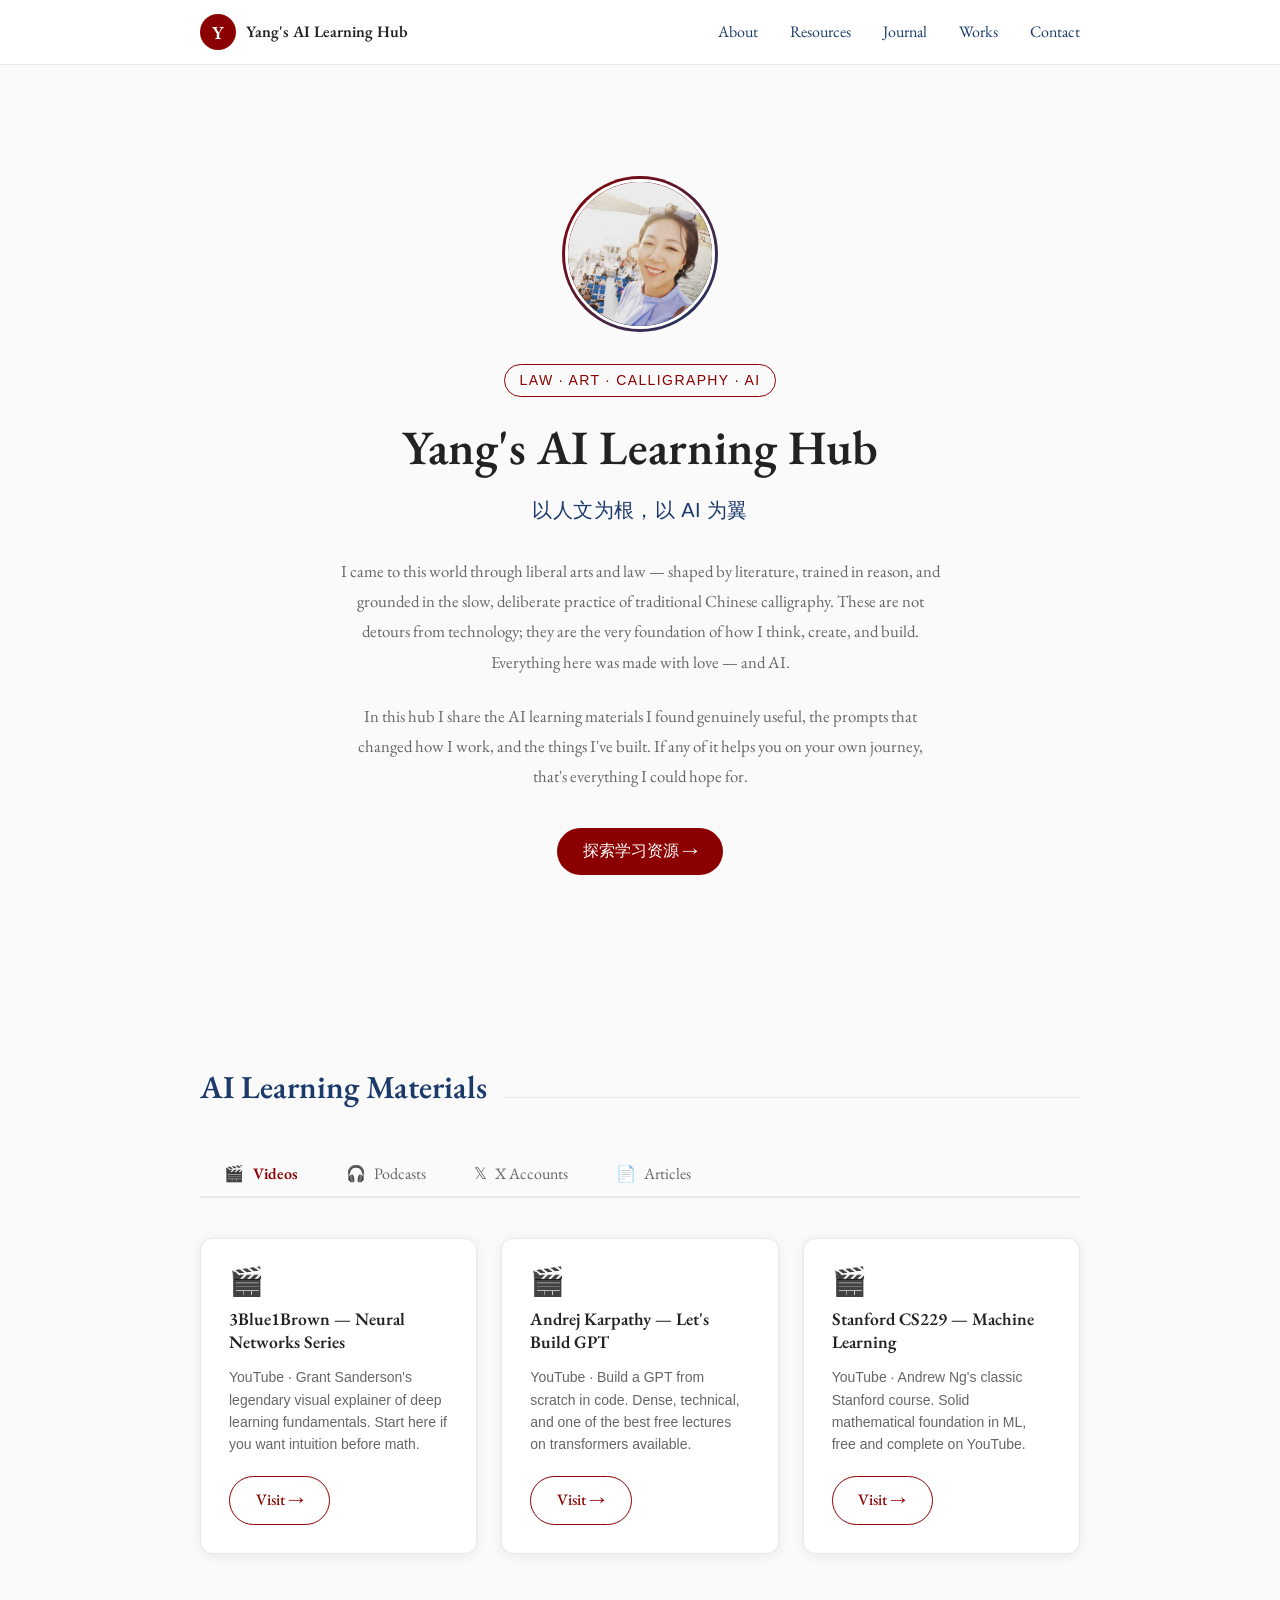
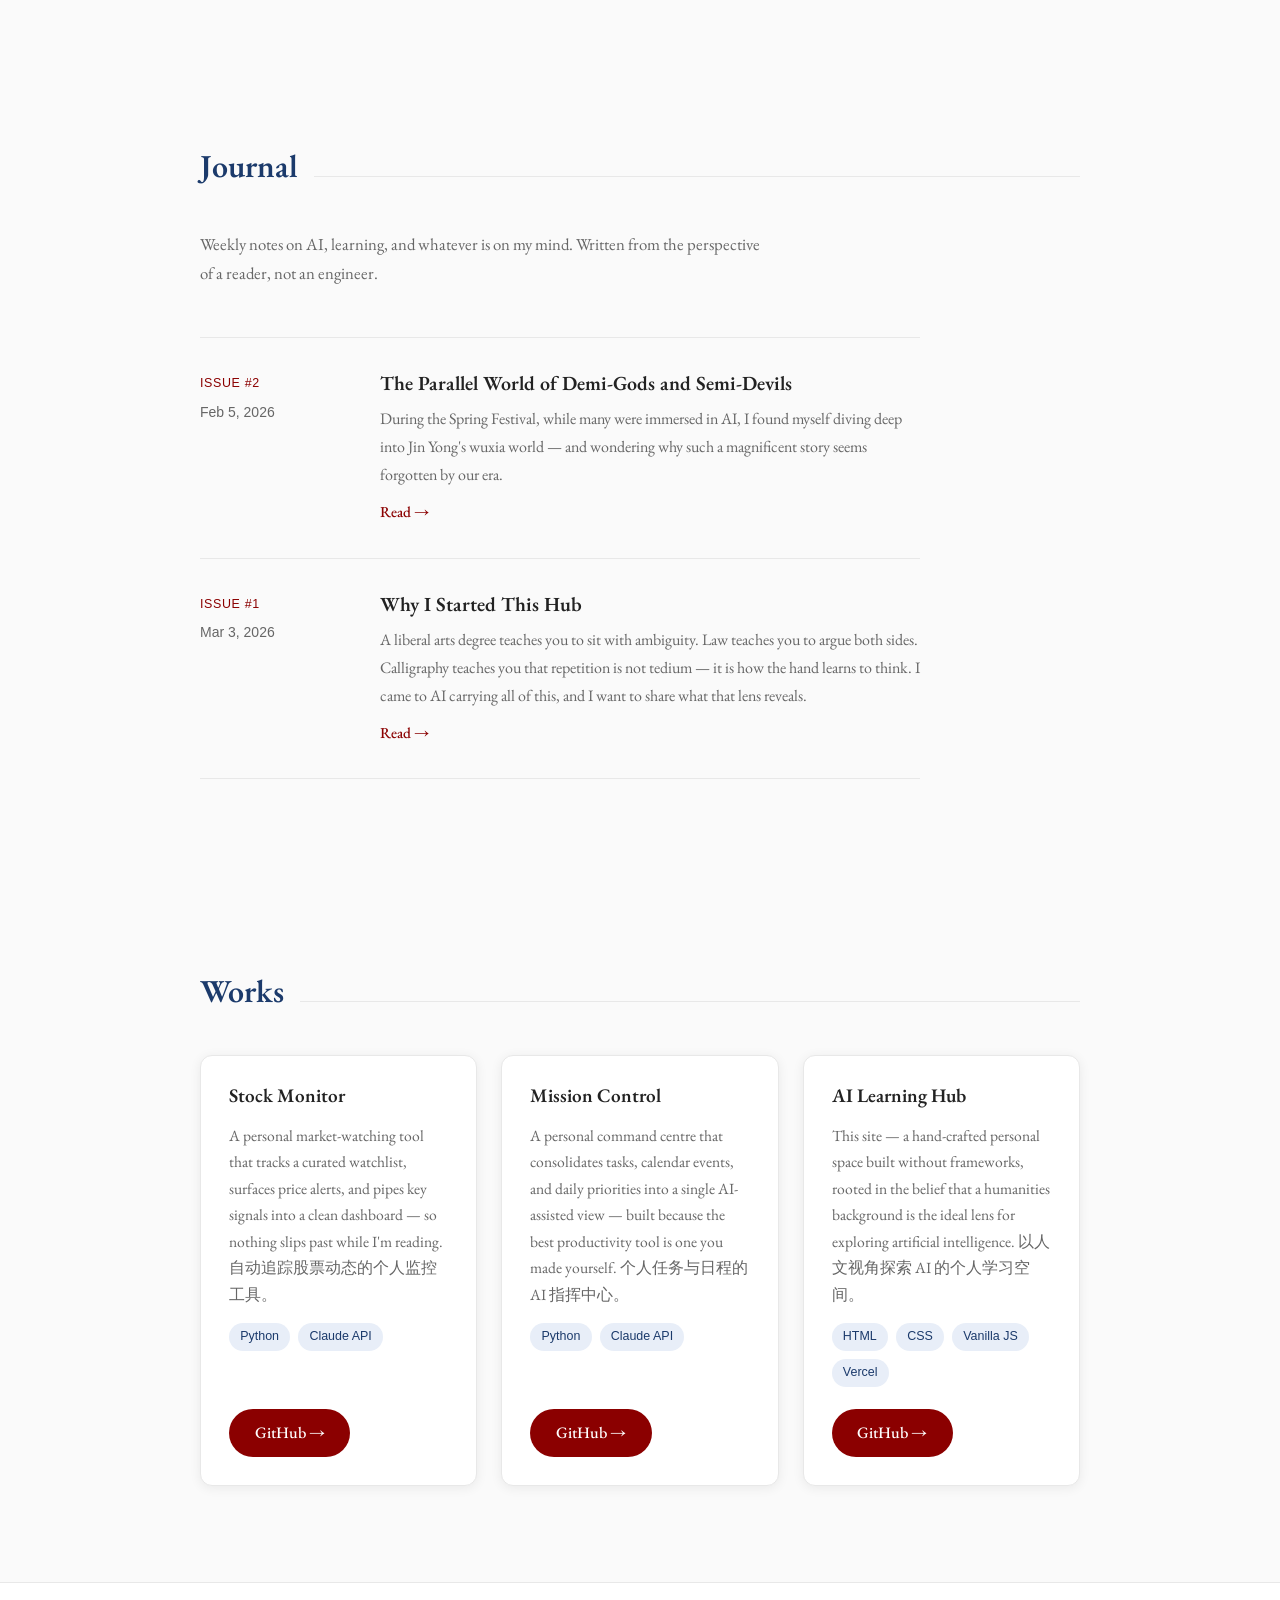
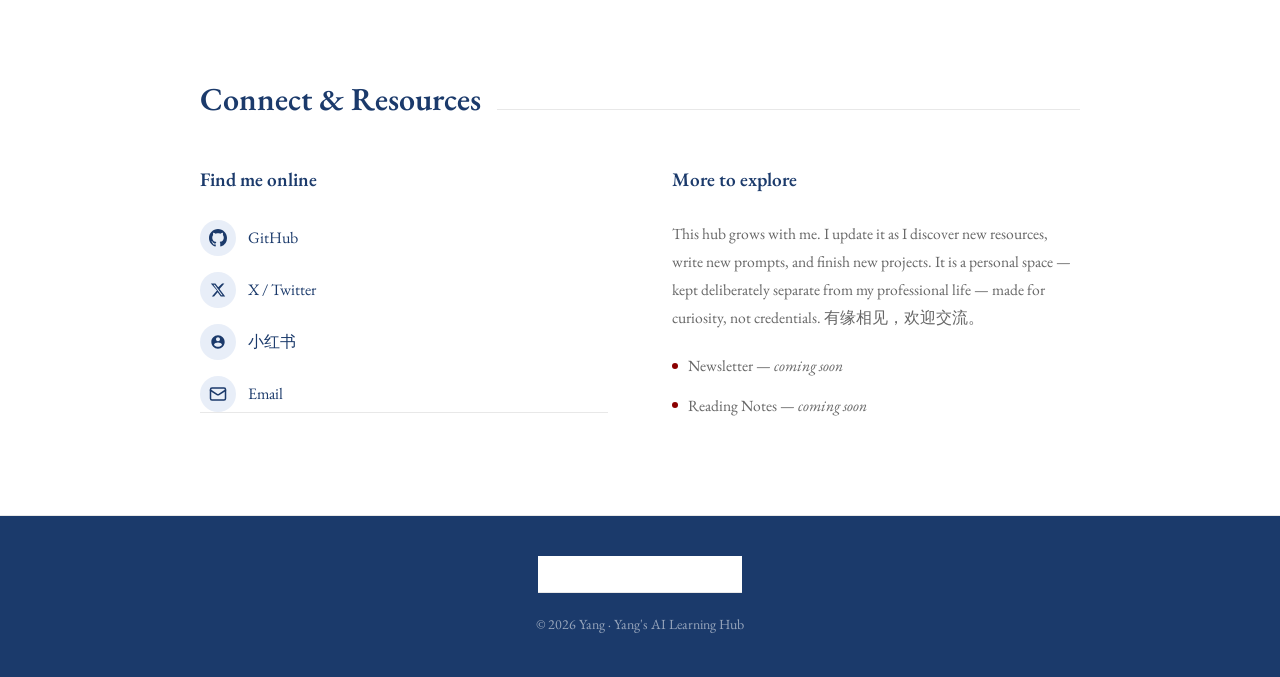
==== commit 406322db: "Update contact info: new email, X handle, add Xiaohongshu - Email: hello@yangsailearninghub.com → du" ====
--- a/index.html
+++ b/index.html
@@ -413,7 +413,7 @@
                 GitHub
               </a>
 
-              <a href="https://x.com/yangdu" target="_blank" rel="noopener" class="social-link">
+              <a href="https://x.com/yanguiiiiii" target="_blank" rel="noopener" class="social-link">
                 <span class="social-icon" aria-hidden="true">
                   <svg width="16" height="16" viewBox="0 0 24 24" fill="currentColor" xmlns="http://www.w3.org/2000/svg">
                     <path d="M18.244 2.25h3.308l-7.227 8.26 8.502 11.24H16.17l-4.714-6.231-5.401 6.231H2.748l7.73-8.835L1.254 2.25H8.08l4.259 5.63L18.244 2.25zm-1.161 17.52h1.833L7.084 4.126H5.117L17.083 19.77z"/>
@@ -422,7 +422,16 @@
                 X / Twitter
               </a>
 
-              <a href="mailto:hello@yangsailearninghub.com" class="social-link">
+              <a href="https://www.xiaohongshu.com/user/profile/62ba561f000000001b026506" target="_blank" rel="noopener" class="social-link">
+                <span class="social-icon" aria-hidden="true">
+                  <svg width="16" height="16" viewBox="0 0 24 24" fill="currentColor" xmlns="http://www.w3.org/2000/svg">
+                    <path d="M12 2C6.48 2 2 6.48 2 12s4.48 10 10 10 10-4.48 10-10S17.52 2 12 2zm0 3c1.66 0 3 1.34 3 3s-1.34 3-3 3-3-1.34-3-3 1.34-3 3-3zm0 14.2c-2.5 0-4.71-1.28-6-3.22.03-1.99 4-3.08 6-3.08 1.99 0 5.97 1.09 6 3.08-1.29 1.94-3.5 3.22-6 3.22z"/>
+                  </svg>
+                </span>
+                小红书
+              </a>
+
+              <a href="mailto:duyangpku@126.com" class="social-link">
                 <span class="social-icon" aria-hidden="true">
                   <svg width="18" height="18" viewBox="0 0 24 24" fill="none" stroke="currentColor" stroke-width="2" stroke-linecap="round" stroke-linejoin="round" xmlns="http://www.w3.org/2000/svg">
                     <rect x="2" y="4" width="20" height="16" rx="2"/>
@@ -480,13 +489,19 @@
           </svg>
         </a>
 
-        <a href="https://x.com/yangdu" target="_blank" rel="noopener" aria-label="X / Twitter">
+        <a href="https://x.com/yanguiiiiii" target="_blank" rel="noopener" aria-label="X / Twitter">
           <svg width="15" height="15" viewBox="0 0 24 24" fill="currentColor" xmlns="http://www.w3.org/2000/svg">
             <path d="M18.244 2.25h3.308l-7.227 8.26 8.502 11.24H16.17l-4.714-6.231-5.401 6.231H2.748l7.73-8.835L1.254 2.25H8.08l4.259 5.63L18.244 2.25zm-1.161 17.52h1.833L7.084 4.126H5.117L17.083 19.77z"/>
           </svg>
         </a>
 
-        <a href="mailto:hello@yangsailearninghub.com" aria-label="Email">
+        <a href="https://www.xiaohongshu.com/user/profile/62ba561f000000001b026506" target="_blank" rel="noopener" aria-label="小红书">
+          <svg width="15" height="15" viewBox="0 0 24 24" fill="currentColor" xmlns="http://www.w3.org/2000/svg">
+            <path d="M12 2C6.48 2 2 6.48 2 12s4.48 10 10 10 10-4.48 10-10S17.52 2 12 2zm0 3c1.66 0 3 1.34 3 3s-1.34 3-3 3-3-1.34-3-3 1.34-3 3-3zm0 14.2c-2.5 0-4.71-1.28-6-3.22.03-1.99 4-3.08 6-3.08 1.99 0 5.97 1.09 6 3.08-1.29 1.94-3.5 3.22-6 3.22z"/>
+          </svg>
+        </a>
+
+        <a href="mailto:duyangpku@126.com" aria-label="Email">
           <svg width="16" height="16" viewBox="0 0 24 24" fill="none" stroke="currentColor" stroke-width="2" stroke-linecap="round" stroke-linejoin="round" xmlns="http://www.w3.org/2000/svg">
             <rect x="2" y="4" width="20" height="16" rx="2"/>
             <path d="m22 7-8.97 5.7a1.94 1.94 0 0 1-2.06 0L2 7"/>
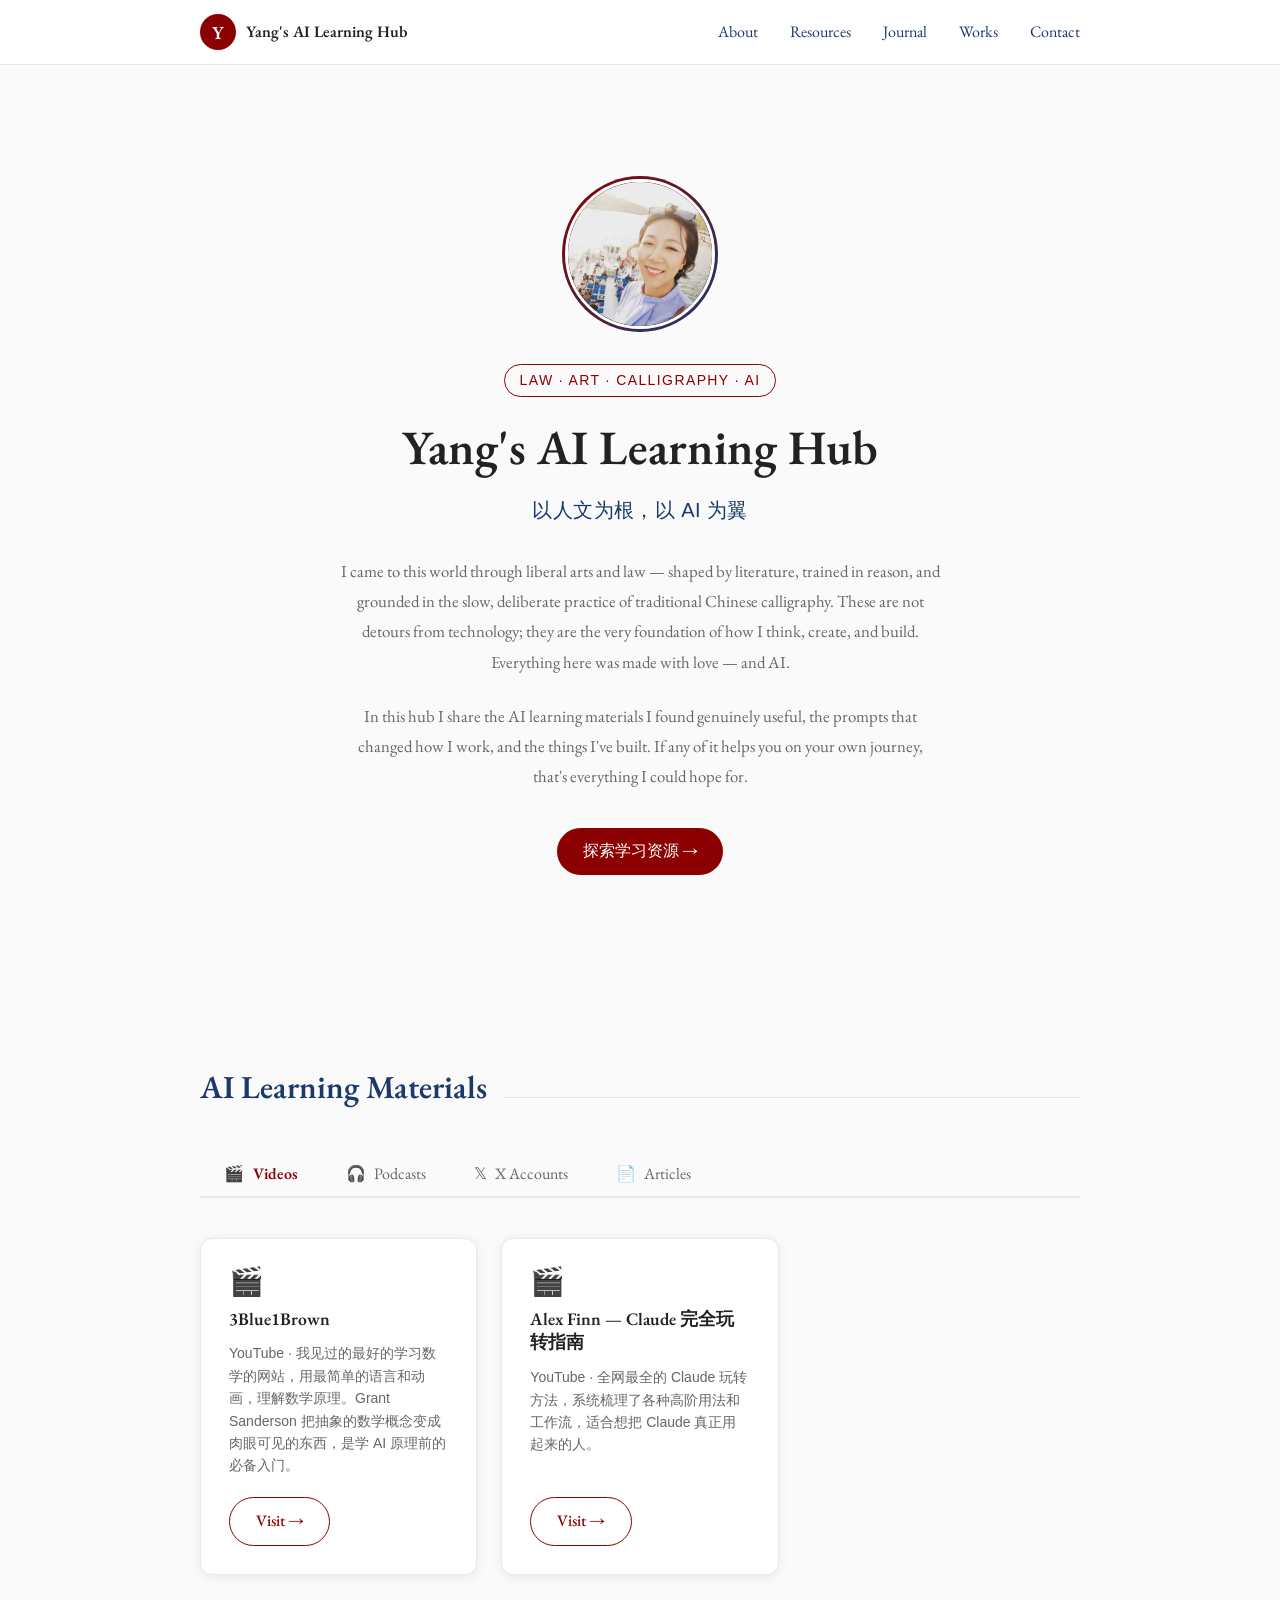
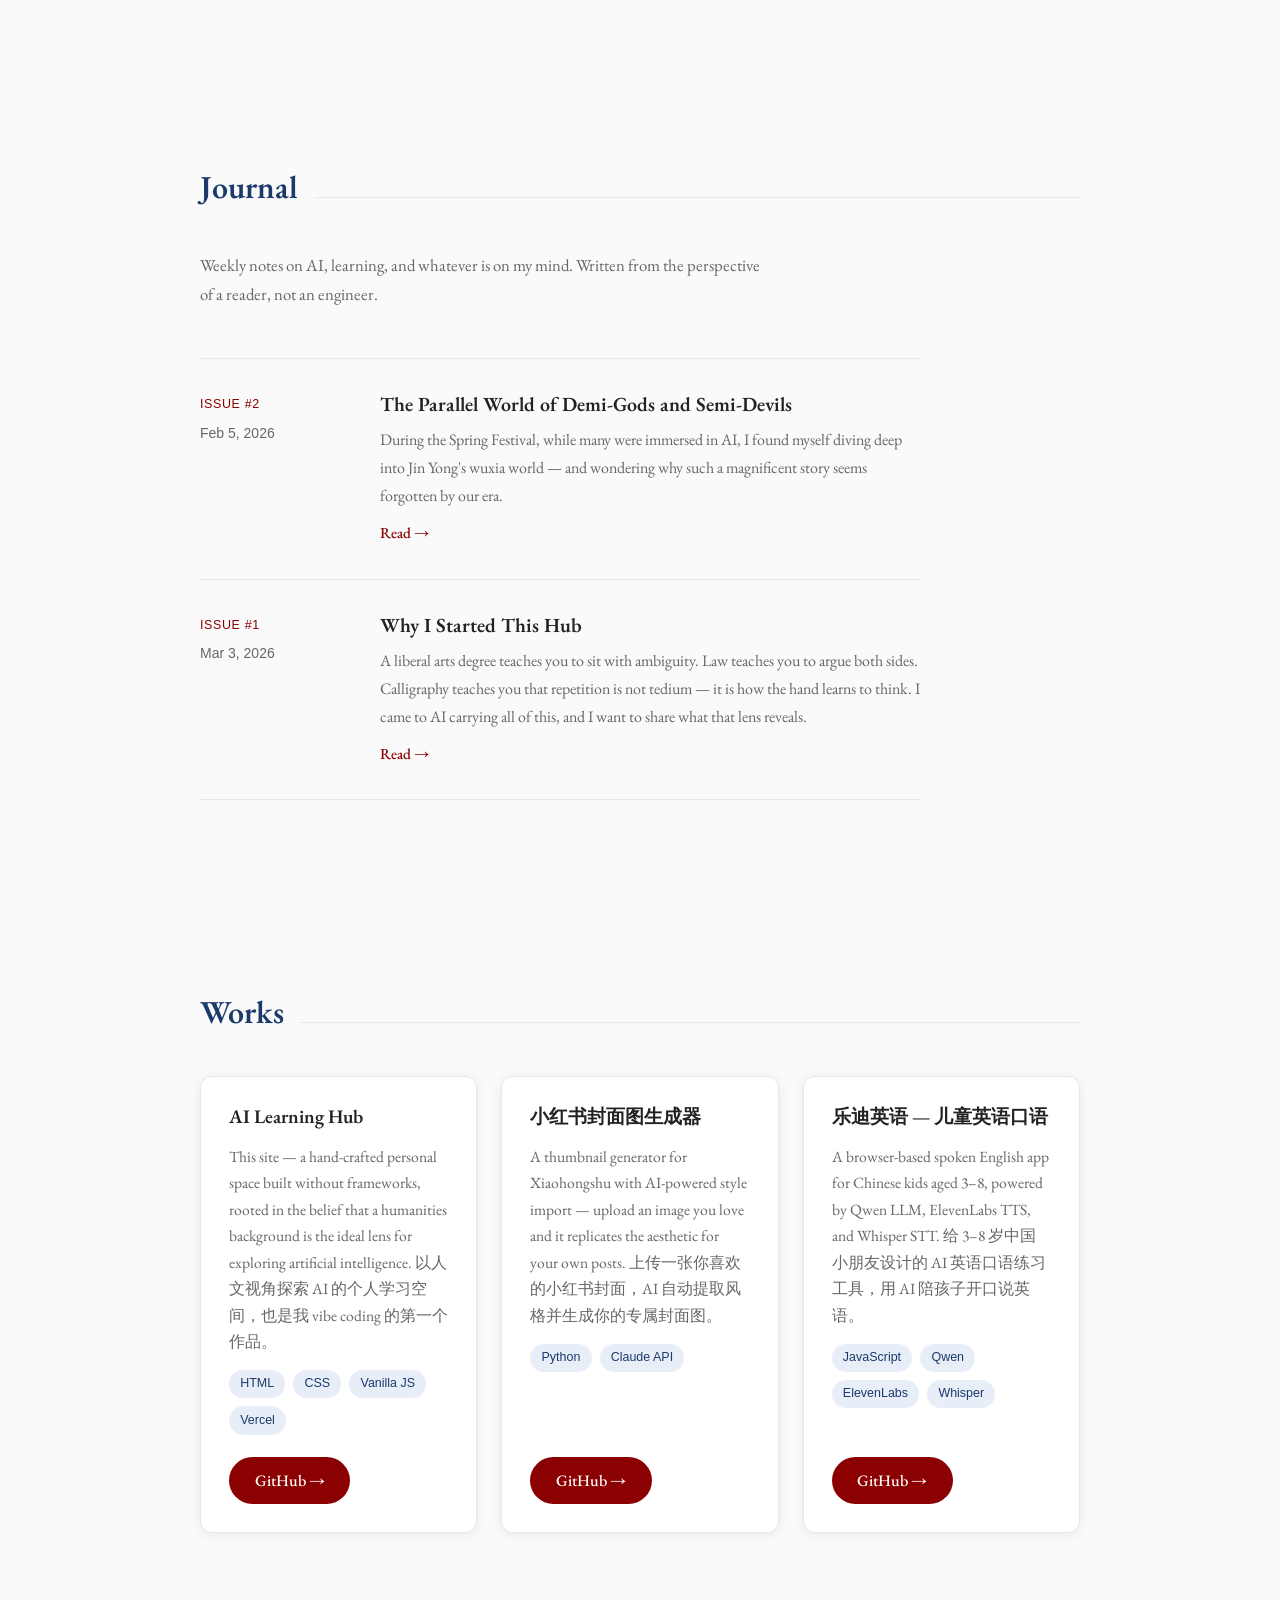
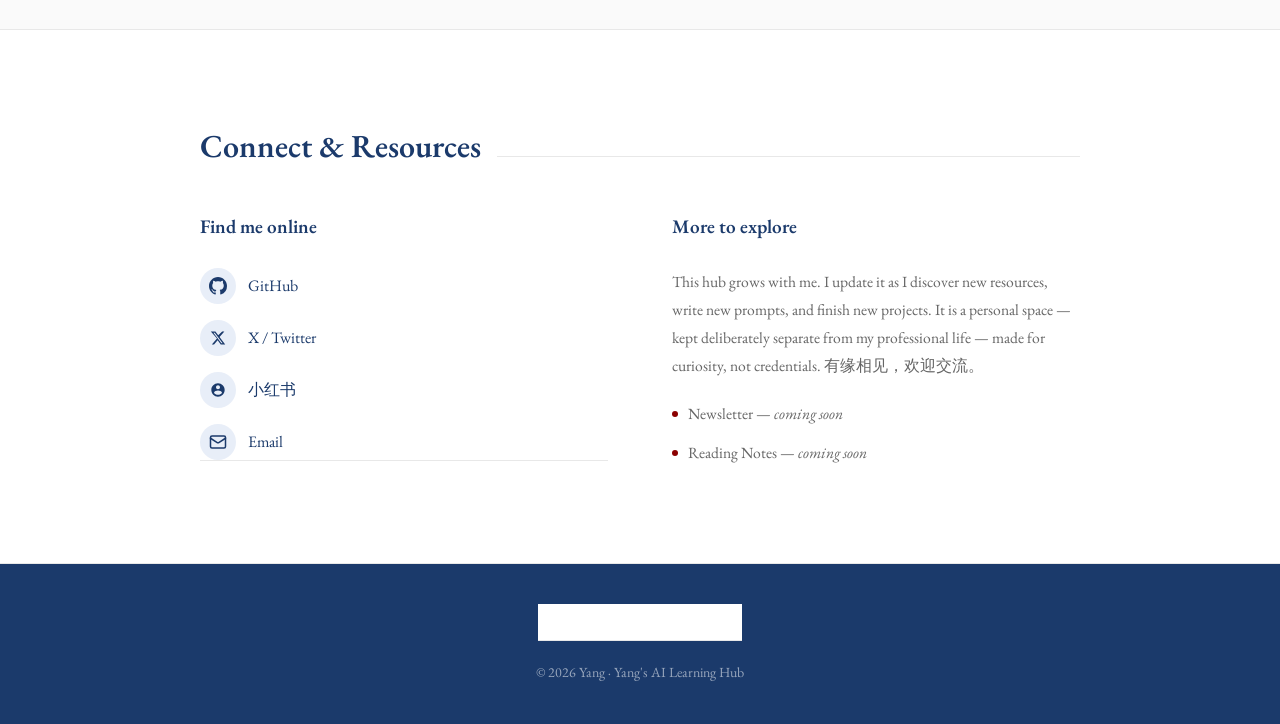
==== commit 9f429e79: "Update curated resources and works with Chinese commentary Works: - Update AI Learning Hub link to c" ====
--- a/index.html
+++ b/index.html
@@ -132,8 +132,8 @@
 
             <article class="card">
               <div class="card-icon" aria-hidden="true">🎬</div>
-              <h3 class="card-title">3Blue1Brown — Neural Networks Series</h3>
-              <p class="card-meta">YouTube · Grant Sanderson's legendary visual explainer of deep learning fundamentals. Start here if you want intuition before math.</p>
+              <h3 class="card-title">3Blue1Brown</h3>
+              <p class="card-meta">YouTube · 我见过的最好的学习数学的网站，用最简单的语言和动画，理解数学原理。Grant Sanderson 把抽象的数学概念变成肉眼可见的东西，是学 AI 原理前的必备入门。</p>
               <div class="card-footer">
                 <a href="https://www.youtube.com/playlist?list=PLZHQObOWTQDNU6R1_67000Dx_ZCJB-3pi" target="_blank" rel="noopener" class="btn btn-ghost">Visit &rarr;</a>
               </div>
@@ -141,19 +141,10 @@
 
             <article class="card">
               <div class="card-icon" aria-hidden="true">🎬</div>
-              <h3 class="card-title">Andrej Karpathy — Let's Build GPT</h3>
-              <p class="card-meta">YouTube · Build a GPT from scratch in code. Dense, technical, and one of the best free lectures on transformers available.</p>
-              <div class="card-footer">
-                <a href="https://www.youtube.com/watch?v=kCc8FmEb1nY" target="_blank" rel="noopener" class="btn btn-ghost">Visit &rarr;</a>
-              </div>
-            </article>
-
-            <article class="card">
-              <div class="card-icon" aria-hidden="true">🎬</div>
-              <h3 class="card-title">Stanford CS229 — Machine Learning</h3>
-              <p class="card-meta">YouTube · Andrew Ng's classic Stanford course. Solid mathematical foundation in ML, free and complete on YouTube.</p>
-              <div class="card-footer">
-                <a href="https://www.youtube.com/playlist?list=PLoROMvodv4rMiGQp3WXShtMGgzqpfVfbU" target="_blank" rel="noopener" class="btn btn-ghost">Visit &rarr;</a>
+              <h3 class="card-title">Alex Finn — Claude 完全玩转指南</h3>
+              <p class="card-meta">YouTube · 全网最全的 Claude 玩转方法，系统梳理了各种高阶用法和工作流，适合想把 Claude 真正用起来的人。</p>
+              <div class="card-footer">
+                <a href="https://www.youtube.com/watch?v=_kZCoW-Qxnc" target="_blank" rel="noopener" class="btn btn-ghost">Visit &rarr;</a>
               </div>
             </article>
 
@@ -167,7 +158,7 @@
             <article class="card">
               <div class="card-icon" aria-hidden="true">🎧</div>
               <h3 class="card-title">Lex Fridman Podcast</h3>
-              <p class="card-meta">Spotify / Apple · Long-form conversations with AI researchers, engineers, and scientists. Best for depth on frontier AI topics.</p>
+              <p class="card-meta">Spotify / Apple · Long-form conversations with AI researchers, engineers, and scientists. 和全球最顶尖的 AI 科学家面对面，深度、扎实，适合想真正理解前沿 AI 在发生什么的人。</p>
               <div class="card-footer">
                 <a href="https://lexfridman.com/podcast/" target="_blank" rel="noopener" class="btn btn-ghost">Visit &rarr;</a>
               </div>
@@ -175,19 +166,19 @@
 
             <article class="card">
               <div class="card-icon" aria-hidden="true">🎧</div>
-              <h3 class="card-title">The TWIML AI Podcast</h3>
-              <p class="card-meta">Spotify / Apple · This Week in Machine Learning with Sam Charrington. Practical, research-focused interviews with ML practitioners.</p>
-              <div class="card-footer">
-                <a href="https://twimlai.com/podcast/twimlai/" target="_blank" rel="noopener" class="btn btn-ghost">Visit &rarr;</a>
+              <h3 class="card-title">无人知晓</h3>
+              <p class="card-meta">小宇宙 · 中国投资圈创业者，有知有行创始人。博客无人知晓很有自己的风格，长内容但是蕴含着很多哲理和生活智慧，适合沉下心来慢慢听的播客。</p>
+              <div class="card-footer">
+                <a href="https://www.xiaoyuzhoufm.com/podcast/611719d3cb0b82e1df0ad29e" target="_blank" rel="noopener" class="btn btn-ghost">Visit &rarr;</a>
               </div>
             </article>
 
             <article class="card">
               <div class="card-icon" aria-hidden="true">🎧</div>
-              <h3 class="card-title">No Priors — AI Podcast</h3>
-              <p class="card-meta">Spotify / Apple · Sarah Guo and Elad Gil interview AI founders and researchers. Great for the intersection of AI and venture capital.</p>
-              <div class="card-footer">
-                <a href="https://www.no-priors.com/" target="_blank" rel="noopener" class="btn btn-ghost">Visit &rarr;</a>
+              <h3 class="card-title">Y Combinator Startup Podcast</h3>
+              <p class="card-meta">Spotify / Apple · 硅谷最前沿的信息，比较短，30 分钟以内，适合通勤听。YC 合伙人和创始人分享创业经验，干货密度极高。</p>
+              <div class="card-footer">
+                <a href="https://www.ycombinator.com/podcast" target="_blank" rel="noopener" class="btn btn-ghost">Visit &rarr;</a>
               </div>
             </article>
 
@@ -200,28 +191,10 @@
 
             <article class="card">
               <div class="card-icon" aria-hidden="true">𝕏</div>
-              <h3 class="card-title">@karpathy</h3>
-              <p class="card-meta">Andrej Karpathy · Former Tesla AI director, OpenAI co-founder. Posts deep technical threads on LLMs, coding, and AI education.</p>
-              <div class="card-footer">
-                <a href="https://x.com/karpathy" target="_blank" rel="noopener" class="btn btn-ghost">Visit &rarr;</a>
-              </div>
-            </article>
-
-            <article class="card">
-              <div class="card-icon" aria-hidden="true">𝕏</div>
-              <h3 class="card-title">@ylecun</h3>
-              <p class="card-meta">Yann LeCun · Meta Chief AI Scientist, Turing Award winner. Opinionated, rigorous takes on deep learning and AI safety debates.</p>
-              <div class="card-footer">
-                <a href="https://x.com/ylecun" target="_blank" rel="noopener" class="btn btn-ghost">Visit &rarr;</a>
-              </div>
-            </article>
-
-            <article class="card">
-              <div class="card-icon" aria-hidden="true">𝕏</div>
-              <h3 class="card-title">@sama</h3>
-              <p class="card-meta">Sam Altman · OpenAI CEO. High-level commentary on AGI timelines, product launches, and the broader AI industry landscape.</p>
-              <div class="card-footer">
-                <a href="https://x.com/sama" target="_blank" rel="noopener" class="btn btn-ghost">Visit &rarr;</a>
+              <h3 class="card-title">@gregisenberg</h3>
+              <p class="card-meta">Greg Isenberg · 硅谷风投，全网分享 startup ideas，经常采访硅谷技术大咖。关注他可以低成本获取硅谷创业圈最新的想法和趋势，内容非常接地气。</p>
+              <div class="card-footer">
+                <a href="https://x.com/gregisenberg" target="_blank" rel="noopener" class="btn btn-ghost">Visit &rarr;</a>
               </div>
             </article>
 
@@ -343,32 +316,8 @@
         <div class="card-grid">
 
           <article class="work-card">
-            <h3 class="work-title">Stock Monitor</h3>
-            <p class="work-desc">A personal market-watching tool that tracks a curated watchlist, surfaces price alerts, and pipes key signals into a clean dashboard — so nothing slips past while I'm reading. 自动追踪股票动态的个人监控工具。</p>
-            <div class="work-tags">
-              <span class="tag">Python</span>
-              <span class="tag">Claude API</span>
-            </div>
-            <div class="card-footer">
-              <a href="https://github.com/yangdu" target="_blank" rel="noopener" class="btn btn-primary">GitHub &rarr;</a>
-            </div>
-          </article>
-
-          <article class="work-card">
-            <h3 class="work-title">Mission Control</h3>
-            <p class="work-desc">A personal command centre that consolidates tasks, calendar events, and daily priorities into a single AI-assisted view — built because the best productivity tool is one you made yourself. 个人任务与日程的 AI 指挥中心。</p>
-            <div class="work-tags">
-              <span class="tag">Python</span>
-              <span class="tag">Claude API</span>
-            </div>
-            <div class="card-footer">
-              <a href="https://github.com/yangdu" target="_blank" rel="noopener" class="btn btn-primary">GitHub &rarr;</a>
-            </div>
-          </article>
-
-          <article class="work-card">
             <h3 class="work-title">AI Learning Hub</h3>
-            <p class="work-desc">This site — a hand-crafted personal space built without frameworks, rooted in the belief that a humanities background is the ideal lens for exploring artificial intelligence. 以人文视角探索 AI 的个人学习空间。</p>
+            <p class="work-desc">This site — a hand-crafted personal space built without frameworks, rooted in the belief that a humanities background is the ideal lens for exploring artificial intelligence. 以人文视角探索 AI 的个人学习空间，也是我 vibe coding 的第一个作品。</p>
             <div class="work-tags">
               <span class="tag">HTML</span>
               <span class="tag">CSS</span>
@@ -376,7 +325,33 @@
               <span class="tag">Vercel</span>
             </div>
             <div class="card-footer">
-              <a href="https://github.com/yangdu" target="_blank" rel="noopener" class="btn btn-primary">GitHub &rarr;</a>
+              <a href="https://github.com/billyyangmacmini/ai-learning-hub" target="_blank" rel="noopener" class="btn btn-primary">GitHub &rarr;</a>
+            </div>
+          </article>
+
+          <article class="work-card">
+            <h3 class="work-title">小红书封面图生成器</h3>
+            <p class="work-desc">A thumbnail generator for Xiaohongshu with AI-powered style import — upload an image you love and it replicates the aesthetic for your own posts. 上传一张你喜欢的小红书封面，AI 自动提取风格并生成你的专属封面图。</p>
+            <div class="work-tags">
+              <span class="tag">Python</span>
+              <span class="tag">Claude API</span>
+            </div>
+            <div class="card-footer">
+              <a href="https://github.com/duyangpku-beep/xhs-thumbnail-builder" target="_blank" rel="noopener" class="btn btn-primary">GitHub &rarr;</a>
+            </div>
+          </article>
+
+          <article class="work-card">
+            <h3 class="work-title">乐迪英语 — 儿童英语口语</h3>
+            <p class="work-desc">A browser-based spoken English app for Chinese kids aged 3–8, powered by Qwen LLM, ElevenLabs TTS, and Whisper STT. 给 3–8 岁中国小朋友设计的 AI 英语口语练习工具，用 AI 陪孩子开口说英语。</p>
+            <div class="work-tags">
+              <span class="tag">JavaScript</span>
+              <span class="tag">Qwen</span>
+              <span class="tag">ElevenLabs</span>
+              <span class="tag">Whisper</span>
+            </div>
+            <div class="card-footer">
+              <a href="https://github.com/duyangpku-beep/kids-spoken-english" target="_blank" rel="noopener" class="btn btn-primary">GitHub &rarr;</a>
             </div>
           </article>
 
